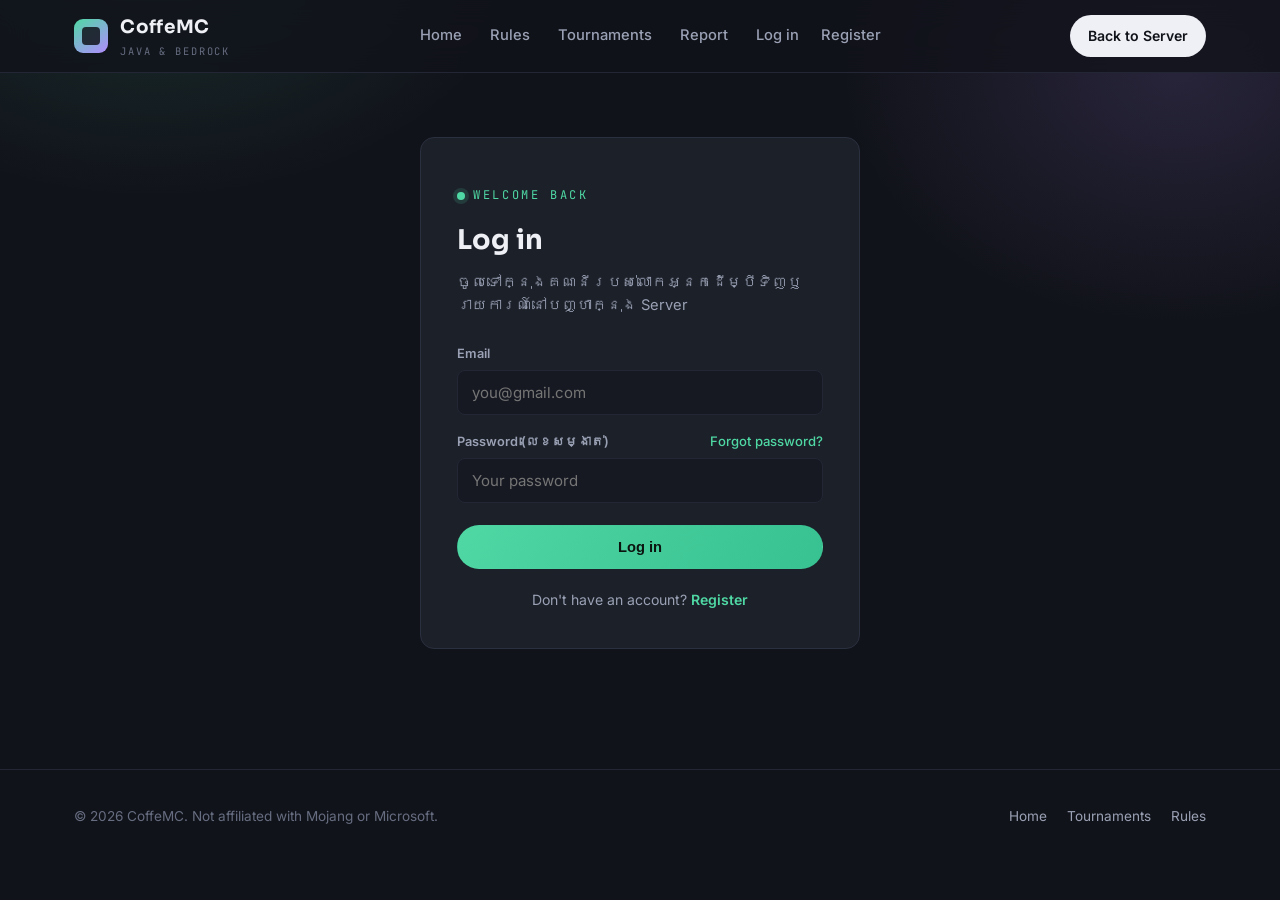
==== admin.html @ f6602525 "Add files via upload" ====
<!DOCTYPE html>
<html lang="en">
<head>
<meta charset="UTF-8">
<meta name="viewport" content="width=device-width, initial-scale=1.0">
<title>Admin — CoffeMC</title>
<meta name="description" content="CoffeMC staff dashboard — approve team registrations and review player reports.">
<link rel="preconnect" href="https://fonts.googleapis.com">
<link rel="preconnect" href="https://fonts.gstatic.com" crossorigin>
<link href="https://fonts.googleapis.com/css2?family=Sora:wght@600;700;800&family=Inter:wght@400;500;600&family=JetBrains+Mono:wght@400;600;700&display=swap" rel="stylesheet">
<link rel="stylesheet" href="style.css">
</head>
<body>

<nav class="nav">
  <div class="wrap nav-inner">
    <a href="index.html" class="brand">
      <span class="brand-mark" aria-hidden="true"></span>
      <span>
        CoffeMC
        <small>Java &amp; Bedrock</small>
      </span>
    </a>

    <div class="nav-links">
      <a href="index.html">Home</a>
      <a href="index.html#world">Live World</a>
      <a href="index.html#tournaments">Tournaments</a>
      <a href="report.html">Report</a>
      <div class="auth-nav-slot"></div>
    </div>

    <a href="dashboard.html" class="nav-cta desktop-only">My Dashboard</a>

    <button class="menu-btn" onclick="toggleMenu()" aria-label="Toggle menu">
      <svg viewBox="0 0 24 24" fill="none" stroke="currentColor" stroke-width="2" stroke-linecap="round"><line x1="3" y1="6" x2="21" y2="6"/><line x1="3" y1="12" x2="21" y2="12"/><line x1="3" y1="18" x2="21" y2="18"/></svg>
    </button>
  </div>

  <div class="wrap">
    <div id="menu">
      <a href="index.html">Home</a>
      <a href="index.html#world">Live World</a>
      <a href="index.html#tournaments">Tournaments</a>
      <a href="report.html">Report</a>
      <div class="auth-nav-slot"></div>
    </div>
  </div>
</nav>

<section>
  <div class="wrap">
    <div class="dash-head">
      <div>
        <p class="eyebrow" style="color:var(--gold)">Staff only</p>
        <h1>Admin dashboard</h1>
        <p>Review team registrations and player reports.</p>
      </div>
    </div>

    <div class="table-panel" style="margin-bottom:28px">
      <h3>Team registrations</h3>
      <table class="data-table">
        <thead>
          <tr>
            <th>Logo</th>
            <th>Team</th>
            <th>Tournament</th>
            <th>Leader</th>
            <th>Date</th>
            <th>Status</th>
            <th></th>
          </tr>
        </thead>
        <tbody id="teamsBody">
          <tr class="empty-row"><td colspan="7">Loading...</td></tr>
        </tbody>
      </table>
    </div>

    <div class="table-panel">
      <h3>Player reports</h3>
      <table class="data-table">
        <thead>
          <tr>
            <th>Reported by</th>
            <th>Date</th>
            <th>Video proof</th>
          </tr>
        </thead>
        <tbody id="reportsBody">
          <tr class="empty-row"><td colspan="3">Loading...</td></tr>
        </tbody>
      </table>
    </div>
  </div>
</section>

<footer>
  <div class="wrap footer-inner">
    <span>&copy; 2026 CoffeMC. Not affiliated with Mojang or Microsoft.</span>
    <div class="footer-links">
      <a href="index.html">Home</a>
      <a href="index.html#tournaments">Tournaments</a>
      <a href="index.html#rules">Rules</a>
    </div>
  </div>
</footer>

<!-- ================= TEAM DETAIL MODAL ================= -->
<div class="modal-overlay" id="teamOverlay">
  <div class="modal" style="max-width:520px">
    <button class="modal-close" onclick="closeTeamModal()" aria-label="Close">
      <svg width="16" height="16" viewBox="0 0 24 24" fill="none" stroke="currentColor" stroke-width="2" stroke-linecap="round"><line x1="18" y1="6" x2="6" y2="18"/><line x1="6" y1="6" x2="18" y2="18"/></svg>
    </button>
    <h3 id="teamModalName">Team</h3>
    <p class="modal-sub" id="teamModalTournament">Tournament</p>
    <div id="teamModalBody" class="team-detail-body"></div>
  </div>
</div>

<script src="auth.js"></script>
<script src="script.js"></script>
<script>
  const TOURNAMENT_LABEL = { cpvp: "CPVP", smppvp: "SMPPVP" };
  let currentTeams = [];

  (async function(){
    if(!(await requireAdmin())) return;
    loadTeams();
    loadReports();
  })();

  async function loadTeams(){
    const tbody = document.getElementById("teamsBody");
    try{
      const res = await apiFetch("/api/admin/teams");
      if(res.status === 401 || res.status === 403){
        window.location.href = "index.html";
        return;
      }
      const data = await res.json();
      const teams = data.teams || [];
      currentTeams = teams;

      if(teams.length === 0){
        tbody.innerHTML = `<tr class="empty-row"><td colspan="7">No team registrations yet.</td></tr>`;
        return;
      }

      tbody.innerHTML = "";
      teams.forEach(team => {
        const tr = document.createElement("tr");
        tr.dataset.id = team.id;

        const date = new Date(team.created_at).toLocaleString();
        const tourLabel = TOURNAMENT_LABEL[team.tournament] || team.tournament;
        const statusClass = team.status === "approved" ? "approved" : (team.status === "denied" ? "denied" : "pending");
        const statusLabel = team.status === "approved" ? "Approved" : (team.status === "denied" ? "Denied" : "Pending");
        const isPending = team.status !== "approved" && team.status !== "denied";

        tr.innerHTML = `
          <td>${team.logo_url ? `<img src="${escapeHtml(team.logo_url)}" alt="" class="team-logo-thumb">` : `<span class="team-logo-thumb placeholder"></span>`}</td>
          <td class="mc-name">
            <a href="#" data-view="${team.id}">${escapeHtml(team.team_name)}</a><br>
            <span style="color:var(--text-faint);font-size:.78rem">${escapeHtml(team.user_email || "")}</span>
          </td>
          <td>${escapeHtml(tourLabel)}</td>
          <td>${escapeHtml(team.leader)}</td>
          <td>${date}</td>
          <td><span class="status-badge ${statusClass}" data-status>${statusLabel}</span></td>
          <td class="action-cell">
            ${isPending ? `<button class="approve-btn" data-approve>Approve</button><button class="deny-btn" data-deny>Deny</button>` : ""}
          </td>
        `;
        tbody.appendChild(tr);
      });

      tbody.querySelectorAll("[data-approve]").forEach(btn => {
        btn.addEventListener("click", () => decideTeam(btn, "approve"));
      });
      tbody.querySelectorAll("[data-deny]").forEach(btn => {
        btn.addEventListener("click", () => decideTeam(btn, "deny"));
      });
      tbody.querySelectorAll("[data-view]").forEach(link => {
        link.addEventListener("click", (e) => {
          e.preventDefault();
          openTeamModal(link.dataset.view);
        });
      });
    }catch(err){
      console.error(err);
      tbody.innerHTML = `<tr class="empty-row"><td colspan="7">Couldn't load team registrations. Please refresh the page.</td></tr>`;
    }
  }

  async function decideTeam(btn, action){
    const tr = btn.closest("tr");
    const id = tr.dataset.id;
    const cell = tr.querySelector(".action-cell");
    cell.querySelectorAll("button").forEach(b => b.disabled = true);
    btn.textContent = action === "approve" ? "Approving..." : "Denying...";

    try{
      const res = await apiFetch(`/api/admin/teams/${id}/${action}`, { method: "POST" });
      if(!res.ok){
        cell.querySelectorAll("button").forEach(b => b.disabled = false);
        btn.textContent = action === "approve" ? "Approve" : "Deny";
        alert(`Couldn't ${action} this team. Please try again.`);
        return;
      }

      const badge = tr.querySelector("[data-status]");
      badge.textContent = action === "approve" ? "Approved" : "Denied";
      badge.className = `status-badge ${action === "approve" ? "approved" : "denied"}`;
      cell.innerHTML = "";
    }catch(err){
      console.error(err);
      cell.querySelectorAll("button").forEach(b => b.disabled = false);
      btn.textContent = action === "approve" ? "Approve" : "Deny";
    }
  }

  function openTeamModal(id){
    const team = currentTeams.find(t => String(t.id) === String(id));
    if(!team) return;

    document.getElementById("teamModalName").textContent = team.team_name;
    document.getElementById("teamModalTournament").textContent = `${TOURNAMENT_LABEL[team.tournament] || team.tournament} — submitted ${new Date(team.created_at).toLocaleString()}`;

    const rows = [
      ["Leader", team.leader],
      ["Player 1", team.player1],
      ["Player 2", team.player2],
      ["Player 3", team.player3],
      ["Player 4", team.player4],
      ["Player 5", team.player5],
      ["Sub Player 1", team.sub1 || "—"],
      ["Sub Player 2", team.sub2 || "—"],
    ];

    document.getElementById("teamModalBody").innerHTML = `
      ${team.logo_url ? `<img src="${escapeHtml(team.logo_url)}" alt="Team logo" class="team-logo-large">` : ""}
      <div class="team-detail-grid">
        ${rows.map(([label, value]) => `<div class="team-detail-row"><span>${label}</span><strong>${escapeHtml(value || "—")}</strong></div>`).join("")}
      </div>
      ${team.proof_url ? `<a href="${escapeHtml(team.proof_url)}" target="_blank" rel="noopener" class="video-link">View subscription proof</a>` : ""}
    `;

    document.getElementById("teamOverlay").classList.add("show");
  }

  function closeTeamModal(){
    document.getElementById("teamOverlay").classList.remove("show");
  }

  document.addEventListener("click", function(e){
    const overlay = document.getElementById("teamOverlay");
    if(e.target === overlay) overlay.classList.remove("show");
  });
  document.addEventListener("keydown", function(e){
    if(e.key === "Escape") closeTeamModal();
  });

  async function loadReports(){
    const tbody = document.getElementById("reportsBody");
    try{
      const res = await apiFetch("/api/admin/reports");
      const data = await res.json();
      const reports = data.reports || [];

      if(reports.length === 0){
        tbody.innerHTML = `<tr class="empty-row"><td colspan="3">No reports yet.</td></tr>`;
        return;
      }

      tbody.innerHTML = "";
      reports.forEach(report => {
        const tr = document.createElement("tr");
        const date = new Date(report.created_at).toLocaleString();

        tr.innerHTML = `
          <td>${escapeHtml(report.reporter_name)}</td>
          <td>${date}</td>
          <td>${report.video_key ? `<a href="#" class="video-link" data-report="${report.id}">View video</a>` : "—"}</td>
        `;
        tbody.appendChild(tr);
      });

      tbody.querySelectorAll("[data-report]").forEach(link => {
        link.addEventListener("click", (e) => {
          e.preventDefault();
          openReportVideo(link.dataset.report, link);
        });
      });
    }catch(err){
      console.error(err);
      tbody.innerHTML = `<tr class="empty-row"><td colspan="3">Couldn't load reports. Please refresh the page.</td></tr>`;
    }
  }

  async function openReportVideo(reportId, link){
    const original = link.textContent;
    link.textContent = "Loading...";
    try{
      const res = await apiFetch(`/api/admin/reports/${reportId}/video`);
      if(!res.ok){
        link.textContent = original;
        alert("Couldn't load this video.");
        return;
      }
      const blob = await res.blob();
      const url = URL.createObjectURL(blob);
      window.open(url, "_blank");
      link.textContent = original;
    }catch(err){
      console.error(err);
      link.textContent = original;
      alert("Couldn't load this video.");
    }
  }

  function escapeHtml(str){
    return String(str).replace(/[&<>"']/g, c => ({"&":"&amp;","<":"&lt;",">":"&gt;",'"':"&quot;","'":"&#39;"}[c]));
  }
</script>
</body>
</html>
---- style.css ----
/* ============================================================
   DRIFTLANDS — design tokens
   ============================================================ */
:root{
  /* surfaces */
  --bg:        #11131a;
  --bg-soft:   #161922;
  --panel:     #1c2029;
  --panel-2:   #232838;
  --border:    #2b3040;
  --border-soft: #232735;

  /* text */
  --text:      #eef0f5;
  --text-dim:  #9aa1b4;
  --text-faint:#666d80;

  /* accents */
  --emerald:   #4fd8a4;
  --emerald-dim: rgba(79,216,164,.14);
  --amethyst:  #b18cff;
  --amethyst-dim: rgba(177,140,255,.14);
  --gold:      #ffcf6b;
  --gold-dim:  rgba(255,207,107,.14);
  --danger:    #ff6b6b;

  /* rarity */
  --r-common:    #aab2c6;
  --r-rare:      #5aa7ff;
  --r-epic:      #b15bff;
  --r-legendary: #ffb347;

  /* type */
  --font-display: "Sora", "Segoe UI", sans-serif;
  --font-body: "Inter", "Segoe UI", sans-serif;
  --font-mono: "JetBrains Mono", "Consolas", monospace;

  /* layout */
  --maxw: 1180px;
  --radius: 14px;
  --radius-sm: 8px;
}

*{ box-sizing: border-box; }
html{ scroll-behavior: smooth; }

body{
  margin:0;
  background: var(--bg);
  color: var(--text);
  font-family: var(--font-body);
  font-size: 16px;
  line-height: 1.6;
  -webkit-font-smoothing: antialiased;
}

/* faint topographic glow behind everything */
body::before{
  content:"";
  position: fixed;
  inset: 0;
  z-index: -1;
  background:
    radial-gradient(620px 420px at 12% -6%, var(--emerald-dim), transparent 60%),
    radial-gradient(560px 420px at 92% 8%, var(--amethyst-dim), transparent 60%),
    var(--bg);
  pointer-events: none;
}

img{ max-width: 100%; display:block; }
a{ color: inherit; text-decoration: none; }

.wrap{
  max-width: var(--maxw);
  margin: 0 auto;
  padding: 0 24px;
}

/* ============================================================
   NAV
   ============================================================ */
.nav{
  position: sticky;
  top: 0;
  z-index: 50;
  background: rgba(17,19,26,.78);
  backdrop-filter: blur(14px);
  border-bottom: 1px solid var(--border-soft);
}
.nav-inner{
  display:flex;
  align-items: center;
  justify-content: space-between;
  height: 72px;
}
.brand{
  display:flex;
  align-items:center;
  gap: 12px;
  font-family: var(--font-display);
  font-weight: 700;
  font-size: 1.15rem;
  letter-spacing: .04em;
}
.brand-mark{
  width: 34px; height: 34px;
  border-radius: 9px;
  background: linear-gradient(145deg, var(--emerald), var(--amethyst));
  position: relative;
  flex-shrink:0;
}
.brand-mark::after{
  content:"";
  position:absolute; inset: 8px;
  border-radius: 4px;
  background: var(--bg);
  opacity:.85;
}
.brand small{
  display:block;
  font-family: var(--font-mono);
  font-weight: 400;
  font-size: .65rem;
  letter-spacing: .18em;
  color: var(--text-faint);
  text-transform: uppercase;
  margin-top: 2px;
}

.nav-links{
  display:flex;
  align-items:center;
  gap: 28px;
  font-size: .92rem;
  font-weight: 500;
}
.nav-links a{
  color: var(--text-dim);
  transition: color .15s ease;
  position: relative;
}
.nav-links a:hover, .nav-links a.active{ color: var(--text); }
.nav-links a.active::after{
  content:"";
  position:absolute; left:0; right:0; bottom:-9px;
  height:2px;
  background: linear-gradient(90deg, var(--emerald), var(--amethyst));
  border-radius: 2px;
}

.nav-cta{
  display:inline-flex;
  align-items:center;
  gap:8px;
  padding: 10px 18px;
  border-radius: 999px;
  background: var(--text);
  color: var(--bg);
  font-weight: 600;
  font-size: .88rem;
  border: none;
  cursor:pointer;
  transition: transform .15s ease, opacity .15s ease;
}
.nav-cta:hover{ transform: translateY(-1px); opacity:.92; }

.menu-btn{
  display:none;
  background:none; border:none; cursor:pointer;
  width:40px; height:40px;
  border-radius: 8px;
  align-items:center; justify-content:center;
  color: var(--text);
}
.menu-btn svg{ width:22px; height:22px; }

#menu{
  display:none;
  flex-direction: column;
  gap: 4px;
  padding: 12px 0 18px;
  border-top: 1px solid var(--border-soft);
}
#menu.show{ display:flex; }
#menu a{
  padding: 12px 4px;
  color: var(--text-dim);
  font-weight: 500;
  border-bottom: 1px solid var(--border-soft);
}
#menu a:last-child{ border-bottom:none; }
#menu a.active{ color: var(--emerald); }

@media (max-width: 820px){
  .nav-links{ display:none; }
  .nav-cta.desktop-only{ display:none; }
  .menu-btn{ display:flex; }
}

/* ============================================================
   HERO
   ============================================================ */
.hero{
  padding: 86px 0 64px;
  position: relative;
}
.eyebrow{
  display:inline-flex;
  align-items:center;
  gap: 8px;
  font-family: var(--font-mono);
  font-size: .75rem;
  letter-spacing: .22em;
  text-transform: uppercase;
  color: var(--emerald);
  margin-bottom: 22px;
}
.eyebrow::before{
  content:"";
  width: 8px; height:8px;
  border-radius: 50%;
  background: var(--emerald);
  box-shadow: 0 0 0 4px var(--emerald-dim);
}

.hero h1{
  font-family: var(--font-display);
  font-weight: 800;
  font-size: clamp(2.6rem, 7vw, 4.6rem);
  line-height: 1.04;
  letter-spacing: -0.01em;
  margin: 0 0 18px;
  max-width: 14ch;
}
.hero h1 .accent{
  background: linear-gradient(120deg, var(--emerald), var(--amethyst));
  -webkit-background-clip: text;
  background-clip: text;
  color: transparent;
}
.hero p.lead{
  font-size: 1.08rem;
  color: var(--text-dim);
  max-width: 46ch;
  margin: 0 0 36px;
}

.pill{
  display:inline-flex;
  align-items:center;
  gap: 7px;
  font-family: var(--font-mono);
  font-size: .72rem;
  letter-spacing: .12em;
  text-transform: uppercase;
  color: var(--text-dim);
  background: var(--bg-soft);
  border: 1px solid var(--border-soft);
  padding: 6px 12px;
  border-radius: 999px;
}
.pill svg{ width:13px; height:13px; }

/* IP / status card */
.server-card{
  display:flex;
  flex-wrap: wrap;
  gap: 14px;
  align-items: stretch;
  background: var(--panel);
  border: 1px solid var(--border);
  border-radius: var(--radius);
  padding: 18px;
  max-width: 640px;
  position: relative;
}
.ip-block{
  flex: 1 1 260px;
  display:flex;
  align-items:center;
  justify-content: space-between;
  gap: 14px;
  background: var(--bg-soft);
  border: 1px solid var(--border-soft);
  border-radius: var(--radius-sm);
  padding: 14px 16px;
}
.ip-block .label{
  font-family: var(--font-mono);
  font-size: .7rem;
  letter-spacing: .18em;
  text-transform: uppercase;
  color: var(--text-faint);
  margin-bottom: 4px;
}
.ip-block .value{
  font-family: var(--font-mono);
  font-size: 1.05rem;
  font-weight: 600;
  letter-spacing: .02em;
}
.copy-btn{
  flex-shrink:0;
  display:inline-flex;
  align-items:center;
  gap:8px;
  background: var(--panel-2);
  border: 1px solid var(--border);
  color: var(--text);
  font-size: .82rem;
  font-weight: 600;
  padding: 10px 14px;
  border-radius: 999px;
  cursor:pointer;
  transition: border-color .15s ease, transform .15s ease;
}
.copy-btn:hover{ border-color: var(--emerald); transform: translateY(-1px); }
.copy-btn svg{ width:15px; height:15px; }

.status-group{
  display:flex;
  gap: 10px;
  flex: 1 1 220px;
}
.status-block{
  flex: 1 1 0;
  display:flex;
  flex-direction: column;
  justify-content: center;
  align-items: flex-start;
  gap: 6px;
  padding: 14px 16px;
  border-radius: var(--radius-sm);
  border: 1px solid var(--border-soft);
  background: var(--bg-soft);
  min-width: 110px;
}
.status-block .label{
  font-family: var(--font-mono);
  font-size: .7rem;
  letter-spacing: .18em;
  text-transform: uppercase;
  color: var(--text-faint);
  display:flex;
  align-items:center;
  gap:6px;
}
.status-block .label .plat-icon{
  width:14px; height:14px;
}
.status-row{ display:flex; align-items:center; gap:8px; }
.status-dot{
  width:9px; height:9px; border-radius:50%;
  background: var(--text-faint);
  box-shadow: 0 0 0 0 transparent;
}
.status-dot.online{
  background: var(--emerald);
  box-shadow: 0 0 0 4px var(--emerald-dim);
  animation: pulse 2.4s ease-in-out infinite;
}
@keyframes pulse{
  0%,100%{ box-shadow: 0 0 0 4px var(--emerald-dim); }
  50%{ box-shadow: 0 0 0 8px transparent; }
}
#players{
  font-family: var(--font-mono);
  font-size: 1.05rem;
  font-weight: 600;
}

.copied-toast{
  position: absolute;
  top: -14px; right: 18px;
  background: var(--emerald);
  color: #0c1410;
  font-size: .78rem;
  font-weight: 700;
  padding: 7px 14px;
  border-radius: 999px;
  opacity: 0;
  transform: translateY(6px) scale(.95);
  transition: opacity .2s ease, transform .2s ease;
  pointer-events: none;
}
.copied-toast.show{
  opacity: 1;
  transform: translateY(0) scale(1);
}

.hero-actions{
  display:flex;
  gap: 12px;
  margin-top: 26px;
  flex-wrap: wrap;
}
.btn{
  display:inline-flex;
  align-items:center;
  gap:8px;
  padding: 13px 22px;
  border-radius: 999px;
  font-weight: 600;
  font-size: .92rem;
  border: 1px solid transparent;
  cursor:pointer;
  transition: transform .15s ease, opacity .15s ease, border-color .15s ease;
}
.btn:hover{ transform: translateY(-1px); }
.btn-primary{
  background: linear-gradient(120deg, var(--emerald), #38c191);
  color: #0c1410;
}
.btn-primary:hover{ opacity: .92; }
.btn-ghost{
  background: transparent;
  border-color: var(--border);
  color: var(--text);
}
.btn-ghost:hover{ border-color: var(--amethyst); }

/* ============================================================
   SECTION GENERIC
   ============================================================ */
section{ padding: 64px 0; }
.section-head{
  display:flex;
  align-items: flex-end;
  justify-content: space-between;
  gap: 24px;
  margin-bottom: 36px;
  flex-wrap: wrap;
}
.section-head h2{
  font-family: var(--font-display);
  font-size: clamp(1.6rem, 4vw, 2.2rem);
  margin: 6px 0 0;
}
.section-head p{
  color: var(--text-dim);
  max-width: 46ch;
  margin: 0;
}

/* ============================================================
   LIVE WORLD / PLAYER LIST
   ============================================================ */
.players-panel{
  background: var(--panel);
  border: 1px solid var(--border);
  border-radius: var(--radius);
  padding: 28px;
}
.players-panel-head{
  display:flex;
  align-items:center;
  justify-content: space-between;
  gap: 16px;
  margin-bottom: 22px;
  flex-wrap: wrap;
}
.players-panel-head h3{
  font-family: var(--font-display);
  font-size: 1.2rem;
  margin: 0;
}
.players-count{
  font-family: var(--font-mono);
  font-size: .85rem;
  color: var(--text-dim);
  background: var(--bg-soft);
  border: 1px solid var(--border-soft);
  padding: 6px 12px;
  border-radius: 999px;
}
.players-count strong{ color: var(--emerald); }

.player-grid{
  display:grid;
  grid-template-columns: repeat(auto-fill, minmax(96px, 1fr));
  gap: 14px;
}
.player-card{
  display:flex;
  flex-direction: column;
  align-items:center;
  gap: 10px;
  padding: 14px 8px;
  background: var(--bg-soft);
  border: 1px solid var(--border-soft);
  border-radius: var(--radius-sm);
  text-align:center;
}
.player-card img{
  width: 48px; height: 48px;
  border-radius: 6px;
  image-rendering: pixelated;
  border: 1px solid var(--border);
}
.player-card span{
  font-family: var(--font-mono);
  font-size: .76rem;
  color: var(--text-dim);
  overflow:hidden;
  text-overflow:ellipsis;
  white-space:nowrap;
  max-width: 100%;
}

.players-empty{
  display:flex;
  flex-direction: column;
  align-items: center;
  justify-content: center;
  text-align:center;
  gap: 8px;
  padding: 40px 20px;
  color: var(--text-dim);
}
.players-empty .big{
  font-family: var(--font-mono);
  font-size: 2.2rem;
  color: var(--text);
}
.players-empty small{ color: var(--text-faint); font-size: .82rem; }

/* ============================================================
   FEATURE CARDS
   ============================================================ */
.feature-grid{
  display:grid;
  grid-template-columns: repeat(3, 1fr);
  gap: 18px;
}
@media (max-width: 860px){
  .feature-grid{ grid-template-columns: 1fr; }
}
.feature-card{
  background: var(--panel);
  border: 1px solid var(--border);
  border-radius: var(--radius);
  padding: 26px;
  transition: border-color .2s ease, transform .2s ease;
}
.feature-card:hover{
  border-color: var(--border-soft);
  transform: translateY(-3px);
}
.feature-icon{
  width: 42px; height: 42px;
  border-radius: 10px;
  display:flex; align-items:center; justify-content:center;
  margin-bottom: 18px;
}
.feature-icon svg{ width:20px; height:20px; }
.feature-icon.e{ background: var(--emerald-dim); color: var(--emerald); }
.feature-icon.a{ background: var(--amethyst-dim); color: var(--amethyst); }
.feature-icon.g{ background: var(--gold-dim); color: var(--gold); }
.feature-card h3{
  font-family: var(--font-display);
  font-size: 1.08rem;
  margin: 0 0 8px;
}
.feature-card p{
  color: var(--text-dim);
  font-size: .92rem;
  margin: 0;
}

/* ============================================================
   CTA STRIP
   ============================================================ */
.cta-strip{
  background: var(--panel);
  border: 1px solid var(--border);
  border-radius: var(--radius);
  padding: 40px;
  display:flex;
  align-items:center;
  justify-content: space-between;
  gap: 24px;
  flex-wrap: wrap;
  position: relative;
  overflow:hidden;
}
.cta-strip::after{
  content:"";
  position:absolute;
  right: -60px; top: -60px;
  width: 220px; height: 220px;
  background: radial-gradient(circle, var(--amethyst-dim), transparent 70%);
  pointer-events:none;
}
.cta-strip h3{
  font-family: var(--font-display);
  font-size: 1.4rem;
  margin: 0 0 6px;
}
.cta-strip p{ margin:0; color: var(--text-dim); }

/* ============================================================
   FOOTER
   ============================================================ */
footer{
  border-top: 1px solid var(--border-soft);
  padding: 36px 0 48px;
  margin-top: 24px;
}
.footer-inner{
  display:flex;
  align-items:center;
  justify-content: space-between;
  gap: 16px;
  flex-wrap: wrap;
  color: var(--text-faint);
  font-size: .85rem;
}
.footer-links{ display:flex; gap: 20px; }
.footer-links a{ color: var(--text-dim); }
.footer-links a:hover{ color: var(--text); }

/* ============================================================
   STORE PAGE
   ============================================================ */
.store-hero{
  padding: 64px 0 36px;
}
.store-hero h1{
  font-family: var(--font-display);
  font-weight: 800;
  font-size: clamp(2.2rem, 6vw, 3.4rem);
  margin: 14px 0 12px;
}
.store-hero p{
  color: var(--text-dim);
  max-width: 52ch;
  font-size: 1.02rem;
}

.tab-row{
  display:flex;
  gap: 10px;
  margin: 28px 0 8px;
  flex-wrap: wrap;
}
.tab-btn{
  background: var(--panel);
  border: 1px solid var(--border);
  color: var(--text-dim);
  font-weight: 600;
  font-size: .88rem;
  padding: 10px 20px;
  border-radius: 999px;
  cursor:pointer;
  transition: all .15s ease;
}
.tab-btn.active{
  color: var(--bg);
  background: linear-gradient(120deg, var(--emerald), var(--amethyst));
  border-color: transparent;
}

/* Inventory-tooltip style cards */
.shop-grid{
  display:grid;
  grid-template-columns: repeat(auto-fill, minmax(260px, 1fr));
  gap: 20px;
  margin-top: 28px;
}
.tab-panel{ display:none; }
.tab-panel.active{ display:block; }

.item-card{
  position: relative;
  background: linear-gradient(165deg, var(--panel-2), var(--panel) 60%);
  border: 1px solid var(--border);
  border-radius: var(--radius);
  padding: 22px;
  display:flex;
  flex-direction: column;
  gap: 14px;
  overflow:hidden;
  transition: transform .2s ease, box-shadow .2s ease, border-color .2s ease;
}
.item-card::before{
  content:"";
  position:absolute;
  inset: 0;
  border-radius: var(--radius);
  border: 1px solid transparent;
  pointer-events:none;
  transition: border-color .2s ease;
}
.item-card:hover{ transform: translateY(-4px); }

/* rarity accents */
.item-card.common{ --r: var(--r-common); }
.item-card.rare{ --r: var(--r-rare); }
.item-card.epic{ --r: var(--r-epic); }
.item-card.legendary{ --r: var(--r-legendary); }

.item-card:hover{ border-color: var(--r); box-shadow: 0 14px 40px -22px var(--r); }

.item-card .rarity-tag{
  position:absolute;
  top: 18px; right: 18px;
  font-family: var(--font-mono);
  font-size: .65rem;
  letter-spacing: .16em;
  text-transform: uppercase;
  color: var(--r);
  border: 1px solid var(--r);
  border-radius: 999px;
  padding: 4px 10px;
  background: color-mix(in srgb, var(--r) 14%, transparent);
}

.item-card .item-icon{
  width: 50px; height: 50px;
  border-radius: 10px;
  display:flex; align-items:center; justify-content:center;
  font-size: 1.5rem;
  background: color-mix(in srgb, var(--r) 16%, var(--bg-soft));
  border: 1px solid color-mix(in srgb, var(--r) 40%, var(--border));
}

.item-card h3{
  font-family: var(--font-display);
  font-size: 1.2rem;
  margin: 0;
  color: var(--r);
}
.item-card .desc{
  color: var(--text-dim);
  font-size: .88rem;
  margin: 0;
  min-height: 40px;
}
.perks{
  list-style:none;
  margin: 0; padding: 0;
  display:flex; flex-direction:column; gap:6px;
  font-size: .85rem;
  color: var(--text);
}
.perks li{ display:flex; gap:8px; align-items:flex-start; }
.perks li::before{
  content:"";
  margin-top: 7px;
  width: 6px; height: 6px;
  flex-shrink:0;
  border-radius: 1px;
  background: var(--r);
}
.item-foot{
  margin-top: auto;
  display:flex;
  align-items:center;
  justify-content: space-between;
  gap: 12px;
  padding-top: 14px;
  border-top: 1px solid var(--border-soft);
}
.price{
  font-family: var(--font-mono);
  font-weight: 700;
  font-size: 1.15rem;
  color: var(--gold);
}
.price small{
  font-size: .68rem;
  color: var(--text-faint);
  font-weight: 400;
  display:block;
  letter-spacing: .12em;
  text-transform: uppercase;
}
.buy-btn{
  background: var(--text);
  color: var(--bg);
  font-weight: 700;
  font-size: .85rem;
  border: none;
  border-radius: 999px;
  padding: 11px 20px;
  cursor:pointer;
  transition: transform .15s ease, opacity .15s ease;
}
.buy-btn:hover{ transform: translateY(-1px); opacity:.9; }

/* ============================================================
   CHECKOUT MODAL
   ============================================================ */
.modal-overlay{
  position: fixed;
  inset: 0;
  background: rgba(8,9,14,.7);
  backdrop-filter: blur(4px);
  display:none;
  align-items:center;
  justify-content:center;
  padding: 20px;
  z-index: 100;
}
.modal-overlay.show{ display:flex; }
.modal{
  background: var(--panel);
  border: 1px solid var(--border);
  border-radius: var(--radius);
  padding: 28px;
  max-width: 440px;
  width: 100%;
  position: relative;
}
.modal-close{
  position:absolute;
  top: 16px; right: 16px;
  background: var(--bg-soft);
  border: 1px solid var(--border-soft);
  width: 32px; height: 32px;
  border-radius: 8px;
  color: var(--text-dim);
  cursor:pointer;
  display:flex; align-items:center; justify-content:center;
}
.modal-close:hover{ color: var(--text); }
.modal h3{
  font-family: var(--font-display);
  font-size: 1.2rem;
  margin: 0 0 4px;
}
.modal .modal-sub{
  color: var(--text-dim);
  font-size: .88rem;
  margin: 0 0 20px;
}
.modal .summary{
  display:flex;
  align-items:center;
  justify-content: space-between;
  background: var(--bg-soft);
  border: 1px solid var(--border-soft);
  border-radius: var(--radius-sm);
  padding: 12px 16px;
  margin-bottom: 18px;
  font-size: .9rem;
}
.modal .summary .name{ font-weight:600; }
.modal .summary .price{ font-size: 1rem; }

.field{ margin-bottom: 16px; }
.field label{
  display:block;
  font-size: .8rem;
  font-weight: 600;
  margin-bottom: 6px;
  color: var(--text-dim);
}
.field input,
.field select{
  width: 100%;
  background: var(--bg-soft);
  border: 1px solid var(--border-soft);
  border-radius: var(--radius-sm);
  padding: 12px 14px;
  color: var(--text);
  font-family: var(--font-body);
  font-size: .94rem;
  appearance: none;
}
.field select{
  background-image: url("data:image/svg+xml,%3Csvg xmlns='http://www.w3.org/2000/svg' width='12' height='8' viewBox='0 0 12 8' fill='none'%3E%3Cpath d='M1 1.5L6 6.5L11 1.5' stroke='%239aa1b4' stroke-width='1.6' stroke-linecap='round' stroke-linejoin='round'/%3E%3C/svg%3E");
  background-repeat: no-repeat;
  background-position: right 14px center;
  cursor: pointer;
}
.field input:focus,
.field select:focus{
  outline: none;
  border-color: var(--emerald);
}
.field small{
  display:block;
  margin-top: 6px;
  color: var(--text-faint);
  font-size: .76rem;
}
.modal .btn{ width: 100%; justify-content:center; }
.form-msg{
  margin-top: 12px;
  font-size: .85rem;
  text-align:center;
}
.form-msg.ok{ color: var(--emerald); }
.form-msg.err{ color: var(--danger); }

/* edition pill toggle */
.edition-toggle{
  display:flex;
  gap: 8px;
}
.edition-toggle input{ display:none; }
.edition-toggle label{
  flex: 1;
  display:flex;
  align-items:center;
  justify-content:center;
  gap: 8px;
  padding: 11px 0;
  border: 1px solid var(--border-soft);
  border-radius: var(--radius-sm);
  background: var(--bg-soft);
  color: var(--text-dim);
  font-size: .88rem;
  font-weight: 600;
  cursor: pointer;
  transition: all .15s ease;
}
.edition-toggle input:checked + label{
  color: var(--bg);
  background: linear-gradient(120deg, var(--emerald), var(--amethyst));
  border-color: transparent;
}
.edition-toggle label svg{ width:16px; height:16px; }

/* multi-step modal */
.modal-step{ display:none; }
.modal-step.active{
  display:block;
  animation: stepIn .25s ease;
}
@keyframes stepIn{
  from{ opacity:0; transform: translateX(10px); }
  to{ opacity:1; transform: translateX(0); }
}
.step-dots{
  display:flex;
  gap: 6px;
  margin-bottom: 18px;
}
.step-dots span{
  height: 4px;
  flex: 1;
  border-radius: 999px;
  background: var(--border-soft);
  transition: background .2s ease;
}
.step-dots span.done{
  background: linear-gradient(120deg, var(--emerald), var(--amethyst));
}

/* QR payment step */
.qr-box{
  display:flex;
  flex-direction: column;
  align-items:center;
  text-align:center;
  gap: 14px;
  padding: 22px;
  background: var(--bg-soft);
  border: 1px solid var(--border-soft);
  border-radius: var(--radius-sm);
  margin-bottom: 18px;
}
.qr-box img{
  width: 188px; height: 188px;
  border-radius: 10px;
  background: #fff;
  padding: 10px;
}
.qr-box .qr-amount{
  font-family: var(--font-mono);
  font-size: 1.6rem;
  font-weight: 700;
  color: var(--gold);
}
.qr-box .qr-note{
  font-size: .82rem;
  color: var(--text-dim);
  max-width: 28ch;
}
.order-id{
  font-family: var(--font-mono);
  font-size: .78rem;
  color: var(--text-faint);
  text-align:center;
  margin-bottom: 18px;
  letter-spacing: .04em;
}
.order-id span{ color: var(--text); }

/* visible keyboard focus everywhere */
a:focus-visible, button:focus-visible, input:focus-visible{
  outline: 2px solid var(--emerald);
  outline-offset: 2px;
}

/* reduced motion */
@media (prefers-reduced-motion: reduce){
  *{ animation: none !important; transition: none !important; scroll-behavior: auto !important; }
}

/* ============================================================
   AUTH NAV SLOT
   ============================================================ */
.auth-nav-slot{
  display:flex;
  align-items:center;
  gap: 22px;
}
.auth-nav-slot a{
  color: var(--text-dim);
  font-size: .92rem;
  font-weight: 500;
  transition: color .15s ease;
}
.auth-nav-slot a:hover{ color: var(--text); }
#menu .auth-nav-slot{
  flex-direction: column;
  align-items: stretch;
  gap: 4px;
  margin-top: 4px;
}
#menu .auth-nav-slot a{
  padding: 12px 4px;
  border-bottom: 1px solid var(--border-soft);
}
#menu .auth-nav-slot a:last-child{ border-bottom:none; }

/* ============================================================
   AUTH PAGES (login / register)
   ============================================================ */
.auth-section{
  padding: 64px 0 96px;
  display:flex;
  justify-content:center;
}
.auth-card{
  background: var(--panel);
  border: 1px solid var(--border);
  border-radius: var(--radius);
  padding: 36px;
  max-width: 440px;
  width: 100%;
}
.auth-card .eyebrow{ margin-bottom: 14px; }
.auth-card h1{
  font-family: var(--font-display);
  font-size: 1.7rem;
  margin: 0 0 8px;
}
.auth-card .auth-sub{
  color: var(--text-dim);
  font-size: .92rem;
  margin: 0 0 26px;
}
.auth-card .btn{ width:100%; justify-content:center; margin-top: 6px; }
.auth-switch{
  text-align:center;
  margin-top: 20px;
  font-size: .88rem;
  color: var(--text-dim);
}
.auth-switch a{ color: var(--emerald); font-weight: 600; }

.form-msg.show{ margin-top: 14px; }

/* ============================================================
   DASHBOARD / ADMIN
   ============================================================ */
.dash-head{
  display:flex;
  align-items:flex-end;
  justify-content: space-between;
  flex-wrap: wrap;
  gap: 18px;
  margin-bottom: 30px;
}
.dash-head h1{
  font-family: var(--font-display);
  font-size: clamp(1.8rem, 5vw, 2.6rem);
  margin: 6px 0 0;
}
.dash-head p{ color: var(--text-dim); margin: 4px 0 0; }

.table-panel{
  background: var(--panel);
  border: 1px solid var(--border);
  border-radius: var(--radius);
  padding: 24px;
  overflow-x: auto;
}
.table-panel h3{
  font-family: var(--font-display);
  font-size: 1.1rem;
  margin: 0 0 18px;
}
table.data-table{
  width:100%;
  border-collapse: collapse;
  font-size: .9rem;
  min-width: 640px;
}
table.data-table th{
  text-align:left;
  font-family: var(--font-mono);
  font-size: .68rem;
  letter-spacing: .14em;
  text-transform: uppercase;
  color: var(--text-faint);
  padding: 0 14px 12px;
  border-bottom: 1px solid var(--border-soft);
}
table.data-table td{
  padding: 14px 14px;
  border-bottom: 1px solid var(--border-soft);
  color: var(--text);
  vertical-align: middle;
}
table.data-table tr:last-child td{ border-bottom: none; }
table.data-table .mc-name{ font-family: var(--font-mono); }
table.data-table .price{ font-size: 1rem; }

.status-badge{
  display:inline-flex;
  align-items:center;
  gap:6px;
  font-family: var(--font-mono);
  font-size: .7rem;
  letter-spacing: .12em;
  text-transform: uppercase;
  padding: 5px 12px;
  border-radius: 999px;
  border: 1px solid var(--border-soft);
}
.status-badge.pending{ color: var(--gold); border-color: color-mix(in srgb, var(--gold) 40%, var(--border)); background: var(--gold-dim); }
.status-badge.approved{ color: var(--emerald); border-color: color-mix(in srgb, var(--emerald) 40%, var(--border)); background: var(--emerald-dim); }

.approve-btn{
  background: linear-gradient(120deg, var(--emerald), #38c191);
  color: #0c1410;
  font-weight: 700;
  font-size: .78rem;
  border: none;
  border-radius: 999px;
  padding: 8px 16px;
  cursor:pointer;
  transition: opacity .15s ease, transform .15s ease;
}
.approve-btn:hover{ opacity:.9; transform: translateY(-1px); }
.approve-btn:disabled{ opacity:.5; cursor:default; }

.empty-row td{
  text-align:center;
  color: var(--text-faint);
  padding: 30px 14px;
}

.video-link{
  color: var(--amethyst);
  font-weight: 600;
  font-size: .85rem;
}
.video-link:hover{ text-decoration: underline; }

/* ============================================================
   REPORT PAGE
   ============================================================ */
.report-card{
  background: var(--panel);
  border: 1px solid var(--border);
  border-radius: var(--radius);
  padding: 36px;
  max-width: 560px;
  width: 100%;
}
.report-card h1{
  font-family: var(--font-display);
  font-size: 1.7rem;
  margin: 0 0 8px;
}
.report-card .auth-sub{
  color: var(--text-dim);
  font-size: .92rem;
  margin: 0 0 26px;
}
.file-drop{
  display:flex;
  flex-direction: column;
  align-items:center;
  justify-content:center;
  text-align:center;
  gap: 8px;
  border: 1px dashed var(--border);
  border-radius: var(--radius-sm);
  background: var(--bg-soft);
  padding: 28px 16px;
  cursor:pointer;
  transition: border-color .15s ease;
}
.file-drop:hover{ border-color: var(--amethyst); }
.file-drop input[type="file"]{ display:none; }
.file-drop .file-name{
  font-family: var(--font-mono);
  font-size: .82rem;
  color: var(--text);
  word-break: break-all;
}
.file-drop .file-hint{
  font-size: .8rem;
  color: var(--text-faint);
}
/* ============================================================
   TOURNAMENTS
   ============================================================ */
.tournament-grid{
  display:grid;
  grid-template-columns: repeat(auto-fit, minmax(320px, 1fr));
  gap: 24px;
  margin-top: 28px;
}
.tournament-card{
  position: relative;
  background: linear-gradient(165deg, var(--panel-2), var(--panel) 60%);
  border: 1px solid var(--border);
  border-radius: var(--radius);
  padding: 26px;
  display:flex;
  flex-direction: column;
  gap: 18px;
  transition: transform .2s ease, box-shadow .2s ease, border-color .2s ease;
}
.tournament-card:hover{ transform: translateY(-4px); }
.tournament-card.cpvp:hover{ border-color: var(--amethyst); box-shadow: 0 14px 40px -22px var(--amethyst); }
.tournament-card.smppvp:hover{ border-color: var(--emerald); box-shadow: 0 14px 40px -22px var(--emerald); }

.tournament-tag{
  display:inline-block;
  font-family: var(--font-mono);
  font-size: .65rem;
  letter-spacing: .16em;
  text-transform: uppercase;
  color: var(--gold);
  border: 1px solid var(--gold);
  border-radius: 999px;
  padding: 4px 10px;
  background: var(--gold-dim);
  margin-bottom: 10px;
}
.tournament-head h3{
  font-family: var(--font-display);
  font-size: 1.6rem;
  margin: 0 0 8px;
}
.tournament-head .desc{
  color: var(--text-dim);
  font-size: .9rem;
  margin: 0;
}

.prize-pool{
  background: var(--bg-soft);
  border: 1px solid var(--border-soft);
  border-radius: var(--radius-sm);
  padding: 18px;
}
.prize-pool-total{
  display:flex;
  align-items:baseline;
  justify-content: space-between;
  padding-bottom: 12px;
  margin-bottom: 12px;
  border-bottom: 1px solid var(--border-soft);
}
.prize-pool-total .label{
  font-family: var(--font-mono);
  font-size: .7rem;
  letter-spacing: .12em;
  text-transform: uppercase;
  color: var(--text-faint);
}
.prize-pool-total .amount{
  font-family: var(--font-mono);
  font-weight: 700;
  font-size: 1.6rem;
  color: var(--gold);
}
.prize-list{
  list-style:none;
  margin:0; padding:0;
  display:flex; flex-direction:column; gap:10px;
}
.prize-list li{
  display:flex;
  align-items:center;
  justify-content: space-between;
  font-size: .88rem;
}
.prize-list .place{ color: var(--text-dim); }
.prize-list .value{ font-family: var(--font-mono); font-weight:700; color: var(--emerald); }
.prize-list .value.muted{ color: var(--text-faint); font-weight:600; font-size:.78rem; }

.tournament-card .btn{ width:100%; justify-content:center; }

/* ============================================================
   TEAM REGISTRATION FORM
   ============================================================ */
.form-section-title{
  font-family: var(--font-display);
  font-size: 1rem;
  color: var(--text);
  margin: 26px 0 14px;
  padding-top: 18px;
  border-top: 1px solid var(--border-soft);
}
.roster-grid{
  display:grid;
  grid-template-columns: repeat(auto-fit, minmax(180px, 1fr));
  gap: 0 14px;
}
.requirement-box{
  background: var(--amethyst-dim);
  border: 1px solid color-mix(in srgb, var(--amethyst) 40%, var(--border));
  border-radius: var(--radius-sm);
  padding: 16px 18px;
  margin-bottom: 16px;
}
.requirement-box p{
  margin: 0 0 12px;
  font-size: .88rem;
  color: var(--text-dim);
}
.requirement-box a{ color: var(--amethyst); font-weight:600; }
.check-row{
  display:flex;
  align-items:center;
  gap: 10px;
  font-size: .88rem;
  font-weight: 600;
  cursor:pointer;
}
.check-row input{ width:16px; height:16px; accent-color: var(--emerald); }

/* ============================================================
   TEAM LOGOS / STATUS / ADMIN DETAIL
   ============================================================ */
.team-logo-thumb{
  width: 36px; height: 36px;
  border-radius: 8px;
  object-fit: cover;
  border: 1px solid var(--border-soft);
}
.team-logo-thumb.placeholder{
  display:block;
  background: var(--bg-soft);
}
.team-logo-large{
  width: 84px; height: 84px;
  border-radius: 12px;
  object-fit: cover;
  border: 1px solid var(--border-soft);
  margin-bottom: 16px;
}
.status-badge.denied{ color: var(--danger); border-color: color-mix(in srgb, var(--danger) 40%, var(--border)); background: rgba(255,107,107,.14); }

.action-cell{ display:flex; gap:8px; }
.deny-btn{
  background: transparent;
  color: var(--danger);
  font-weight: 700;
  font-size: .78rem;
  border: 1px solid color-mix(in srgb, var(--danger) 50%, var(--border));
  border-radius: 999px;
  padding: 8px 16px;
  cursor:pointer;
  transition: opacity .15s ease, transform .15s ease;
}
.deny-btn:hover{ opacity:.85; transform: translateY(-1px); }
.deny-btn:disabled{ opacity:.5; cursor:default; }

.team-detail-body{ margin-top: 4px; }
.team-detail-grid{
  display:flex;
  flex-direction: column;
  gap: 0;
  margin-bottom: 16px;
}
.team-detail-row{
  display:flex;
  justify-content: space-between;
  gap: 12px;
  padding: 10px 0;
  border-bottom: 1px solid var(--border-soft);
  font-size: .88rem;
}
.team-detail-row span{ color: var(--text-dim); }
.team-detail-row strong{ color: var(--text); font-weight:600; }
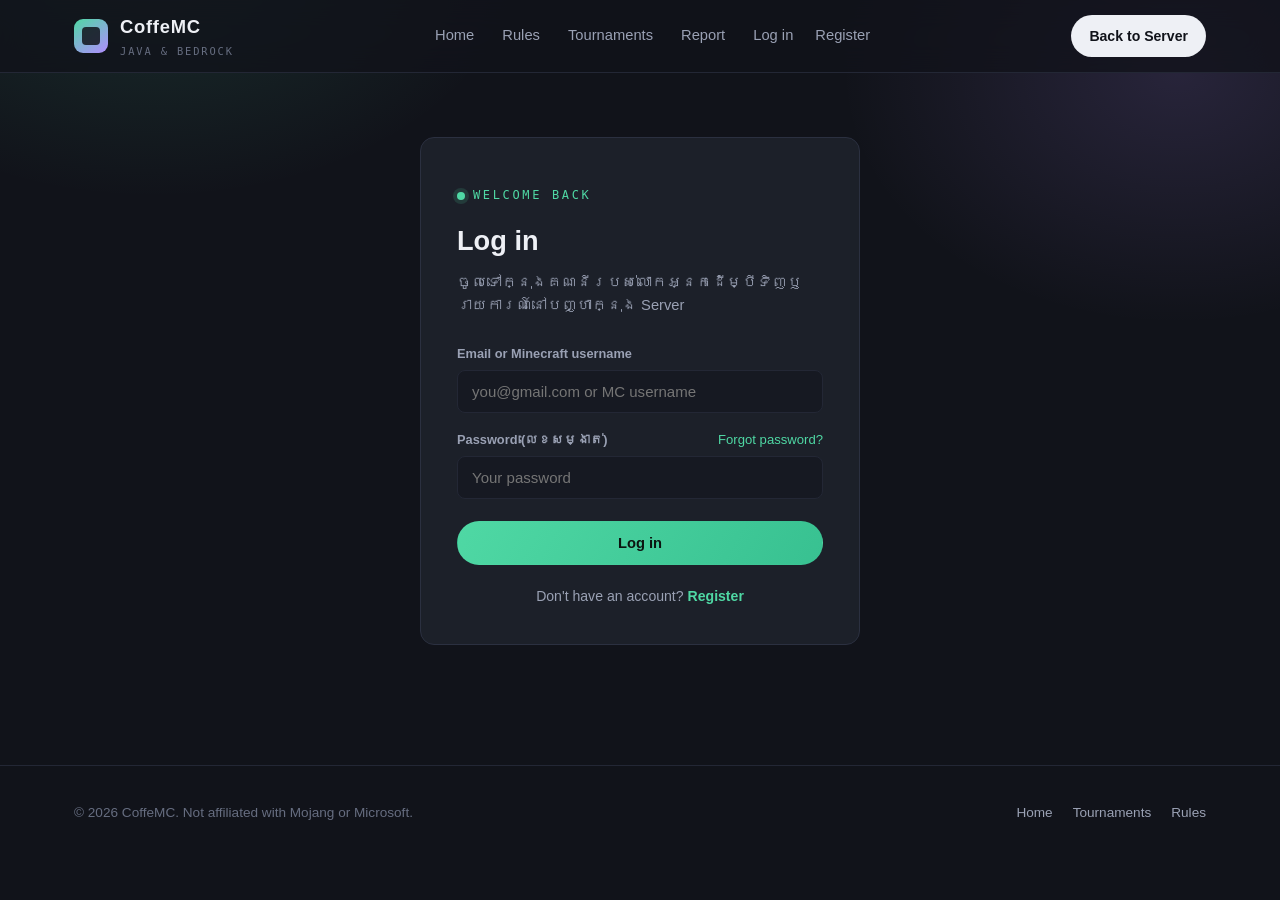
==== commit a1fb34ef: "Add files via upload" ====
--- a/admin.html
+++ b/admin.html
@@ -24,7 +24,6 @@
 
     <div class="nav-links">
       <a href="index.html">Home</a>
-      <a href="index.html#world">Live World</a>
       <a href="index.html#tournaments">Tournaments</a>
       <a href="report.html">Report</a>
       <div class="auth-nav-slot"></div>
@@ -40,7 +39,6 @@
   <div class="wrap">
     <div id="menu">
       <a href="index.html">Home</a>
-      <a href="index.html#world">Live World</a>
       <a href="index.html#tournaments">Tournaments</a>
       <a href="report.html">Report</a>
       <div class="auth-nav-slot"></div>
@@ -134,7 +132,7 @@
   async function loadTeams(){
     const tbody = document.getElementById("teamsBody");
     try{
-      const res = await apiFetch("/api/admin/teams");
+      const res = await apiFetch("/admin/teams");
       if(res.status === 401 || res.status === 403){
         window.location.href = "index.html";
         return;
@@ -202,7 +200,7 @@
     btn.textContent = action === "approve" ? "Approving..." : "Denying...";
 
     try{
-      const res = await apiFetch(`/api/admin/teams/${id}/${action}`, { method: "POST" });
+      const res = await apiFetch(`/admin/teams/${id}/${action}`, { method: "POST" });
       if(!res.ok){
         cell.querySelectorAll("button").forEach(b => b.disabled = false);
         btn.textContent = action === "approve" ? "Approve" : "Deny";
@@ -265,7 +263,7 @@
   async function loadReports(){
     const tbody = document.getElementById("reportsBody");
     try{
-      const res = await apiFetch("/api/admin/reports");
+      const res = await apiFetch("/admin/reports");
       const data = await res.json();
       const reports = data.reports || [];
 
@@ -303,7 +301,7 @@
     const original = link.textContent;
     link.textContent = "Loading...";
     try{
-      const res = await apiFetch(`/api/admin/reports/${reportId}/video`);
+      const res = await apiFetch(`/admin/reports/${reportId}/video`);
       if(!res.ok){
         link.textContent = original;
         alert("Couldn't load this video.");
